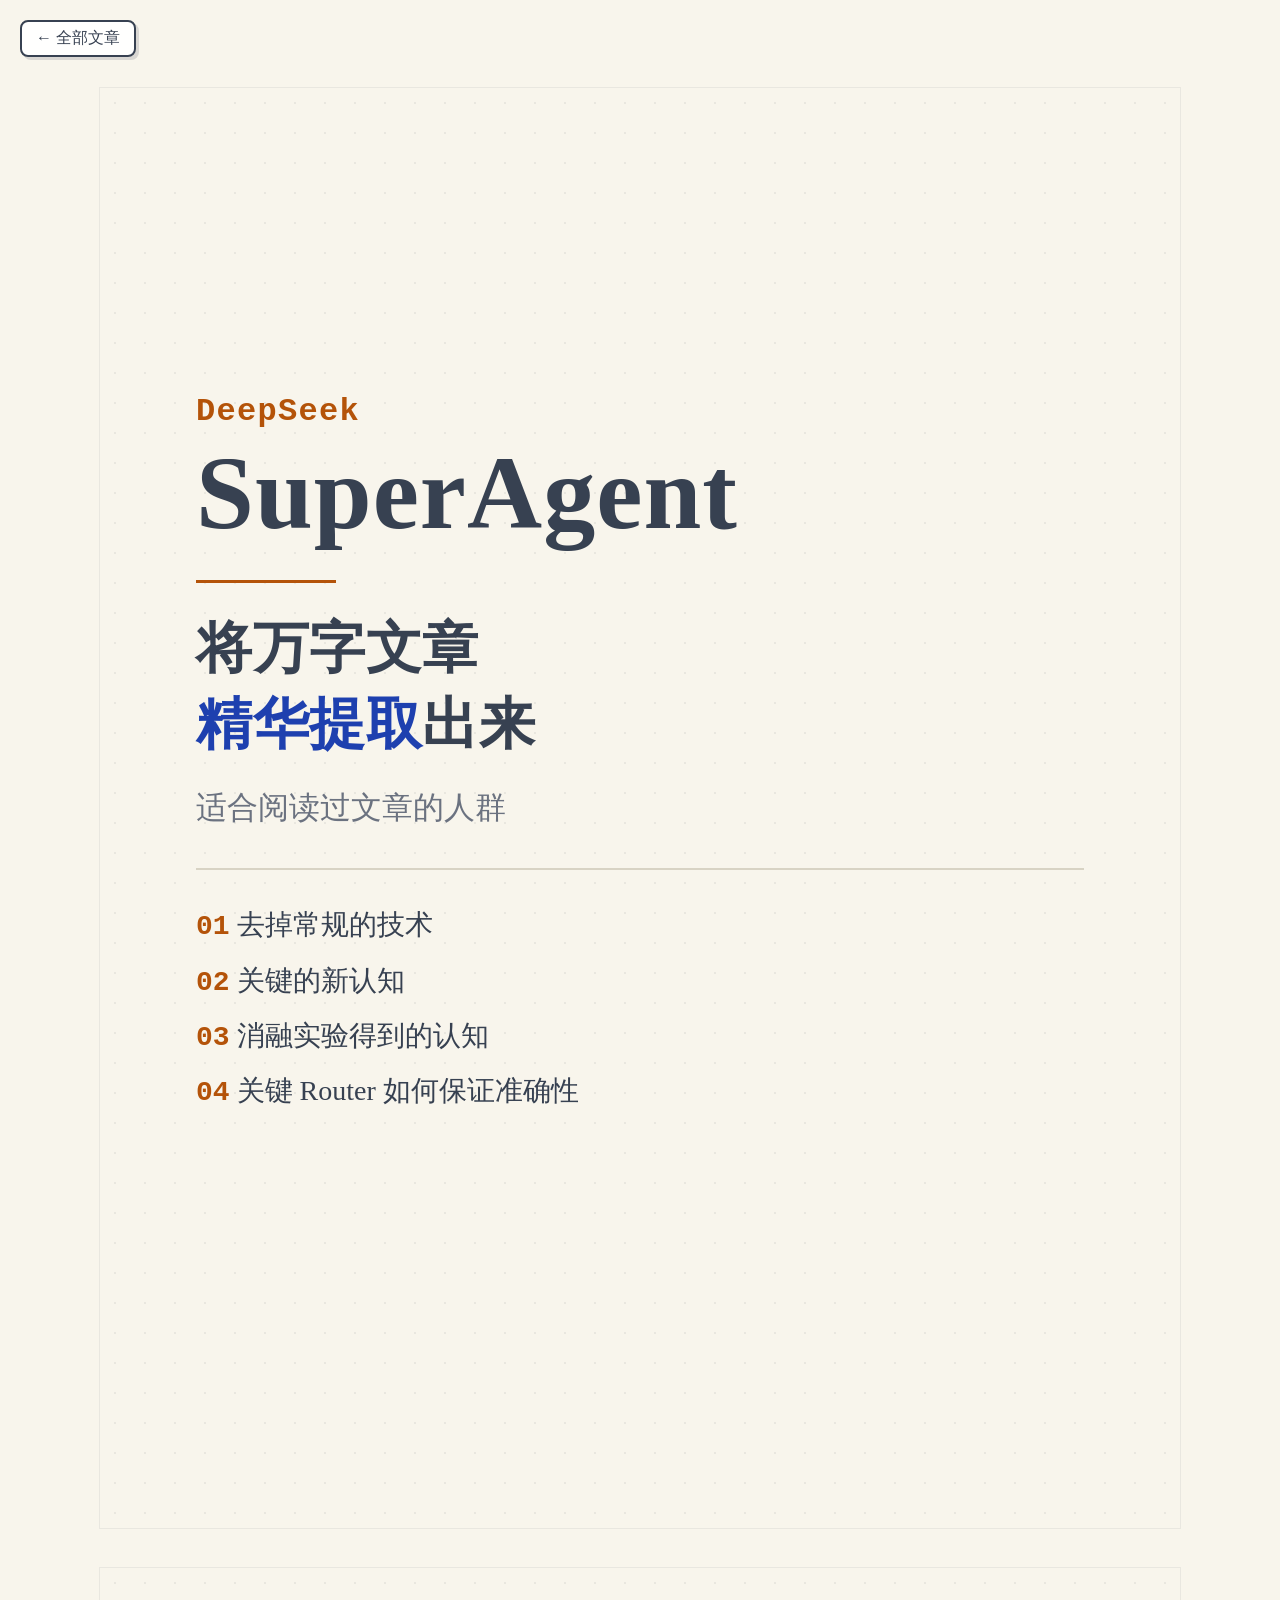
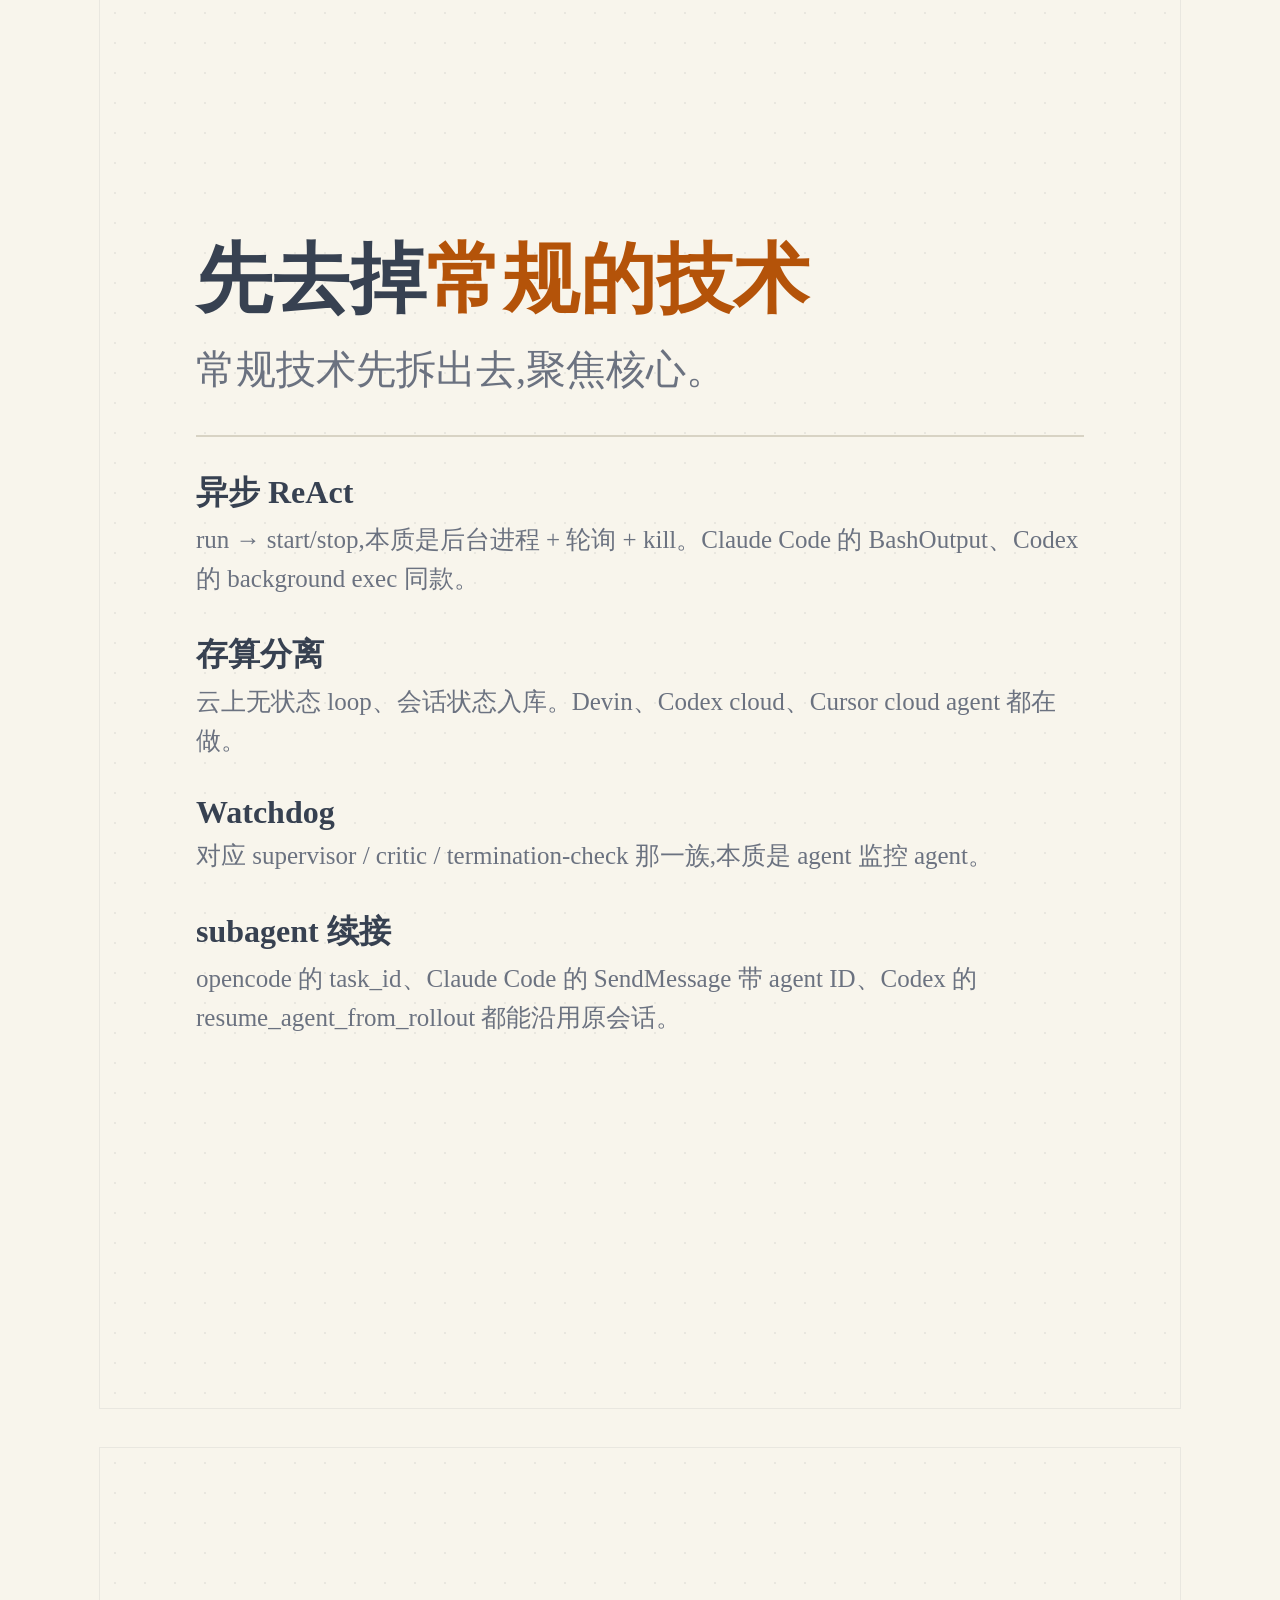
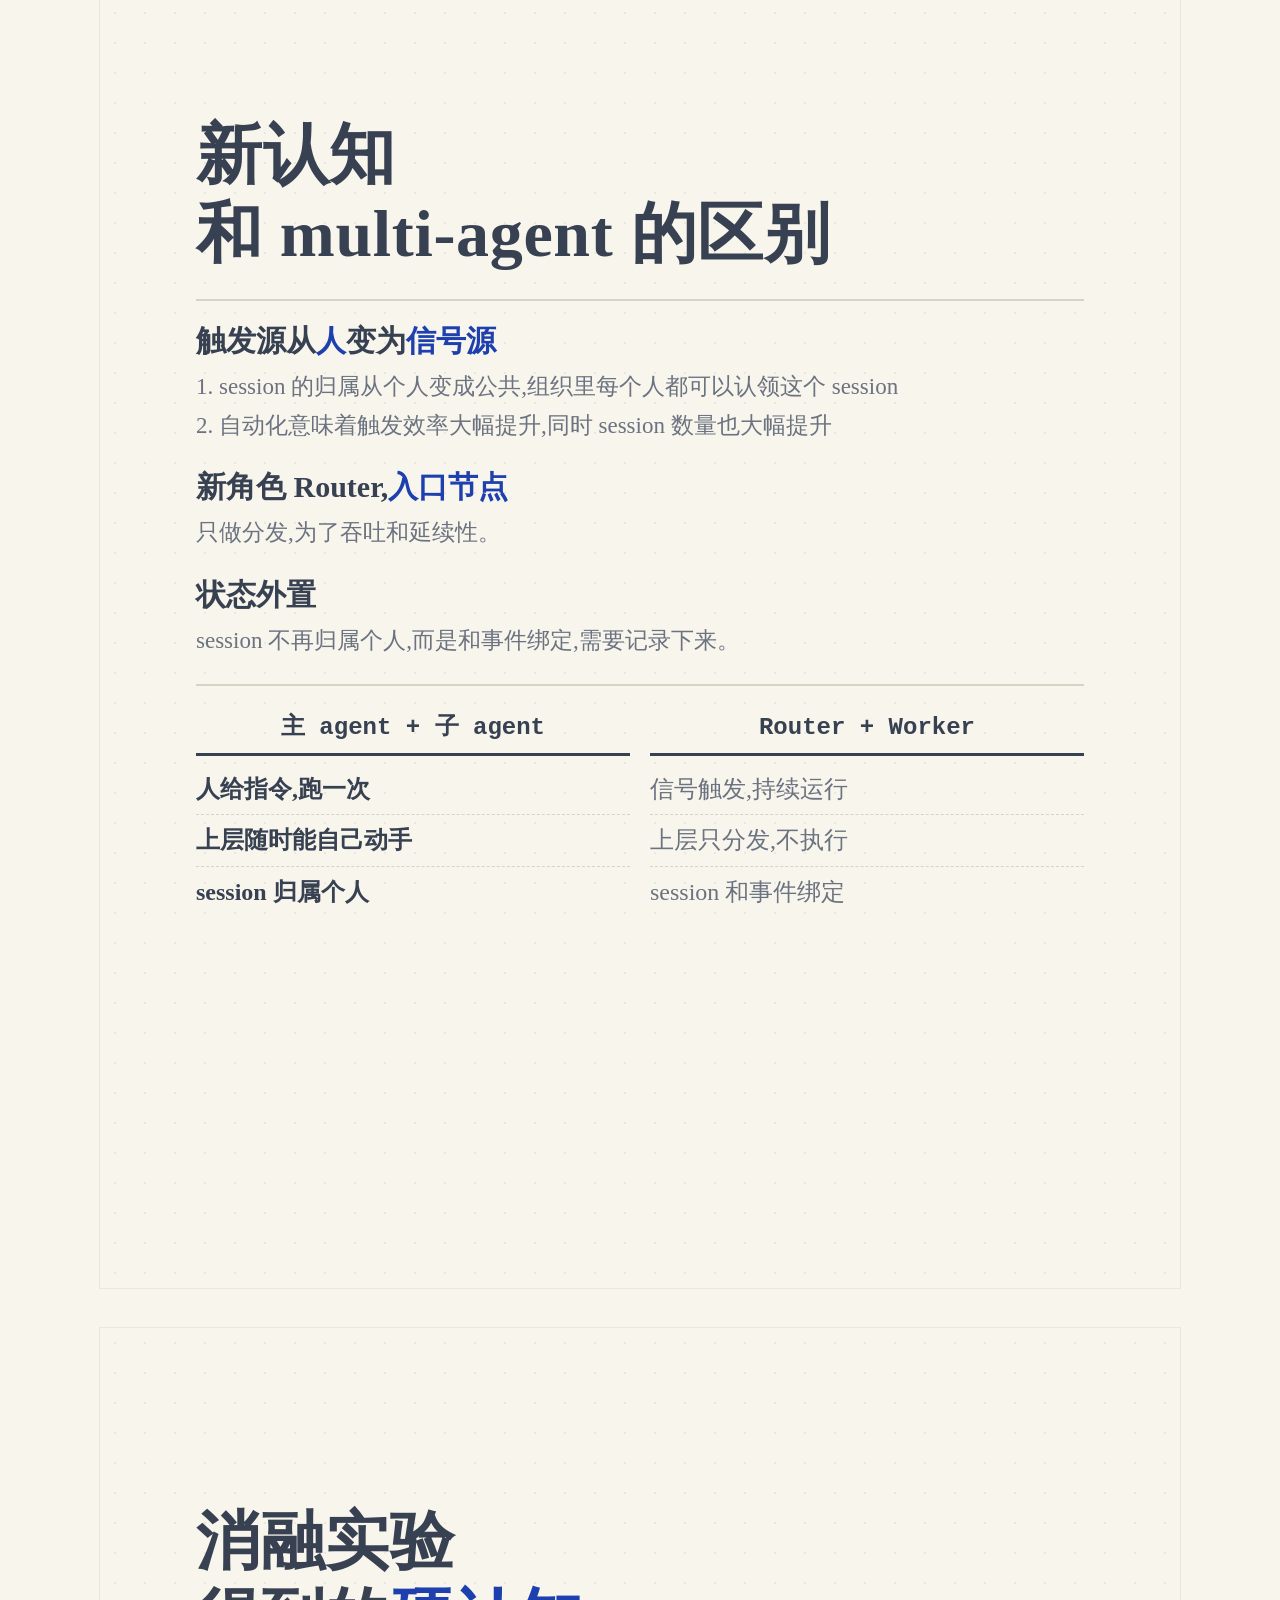
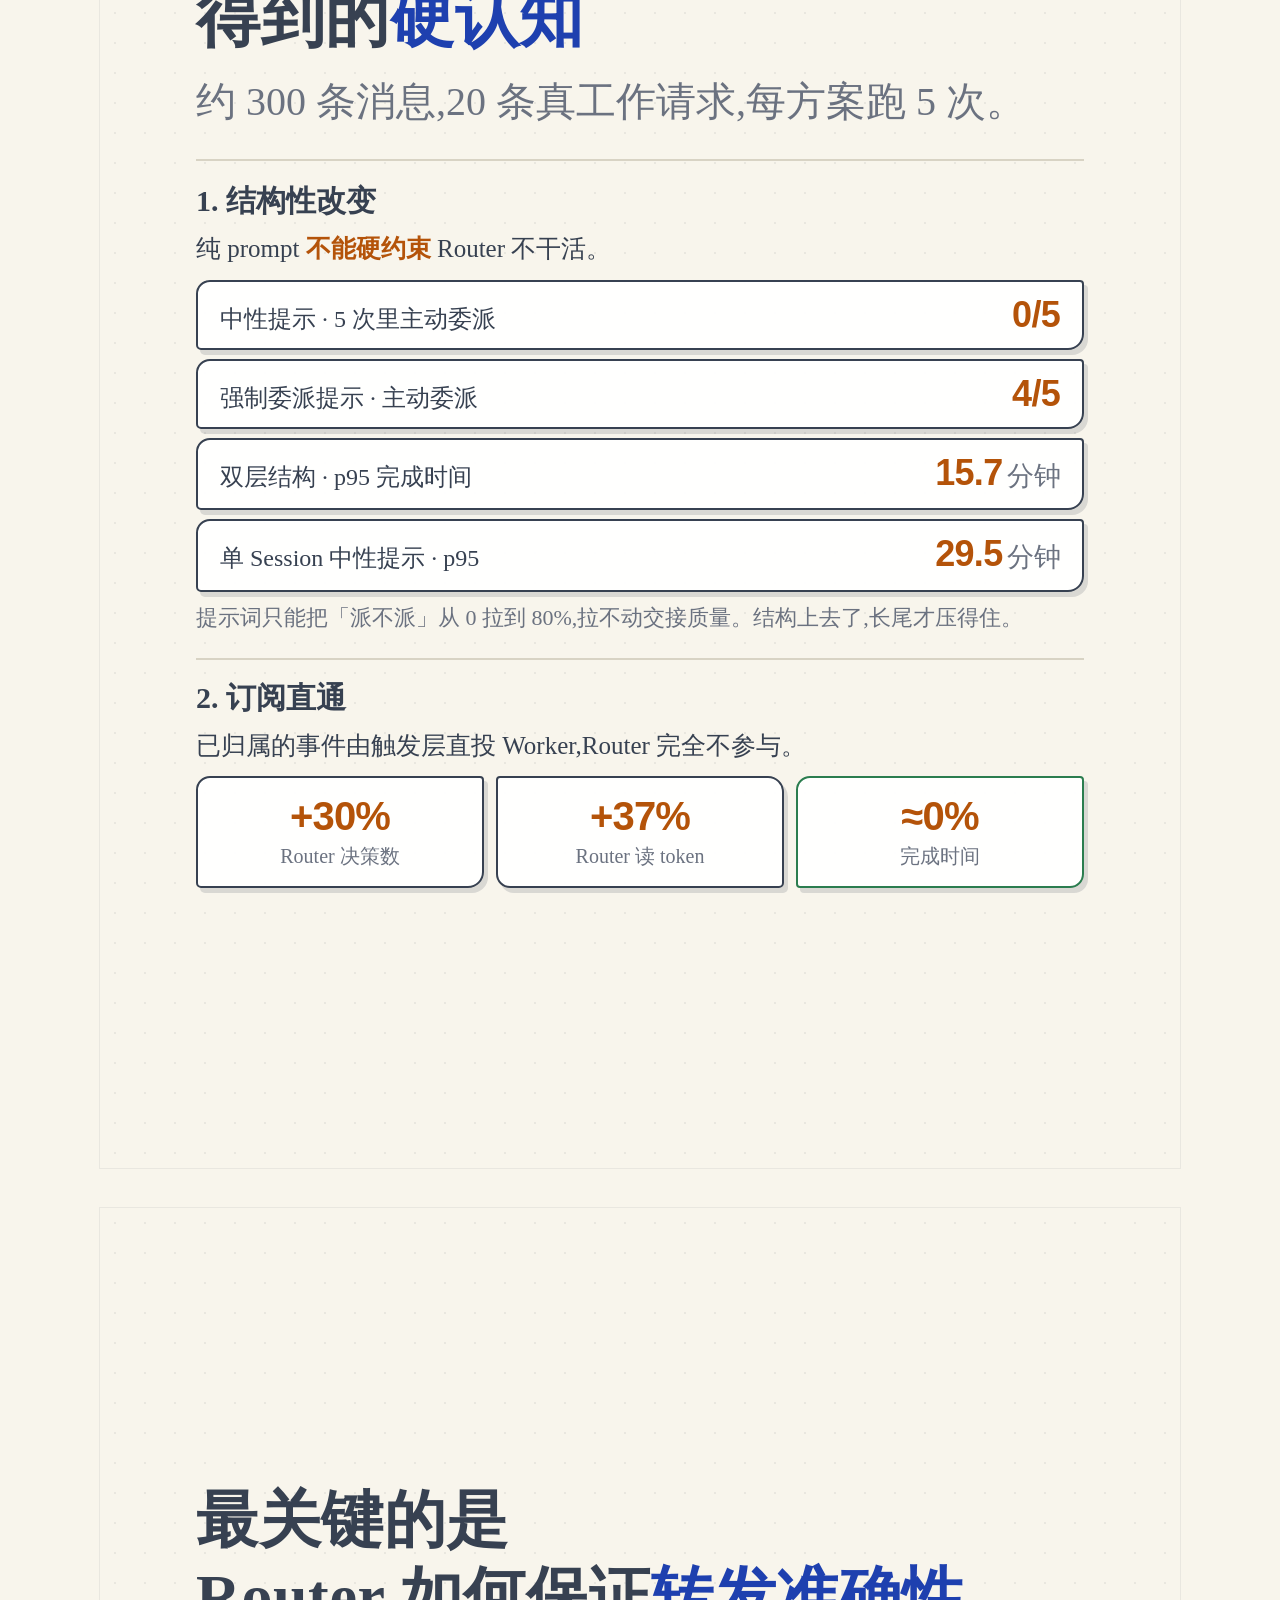
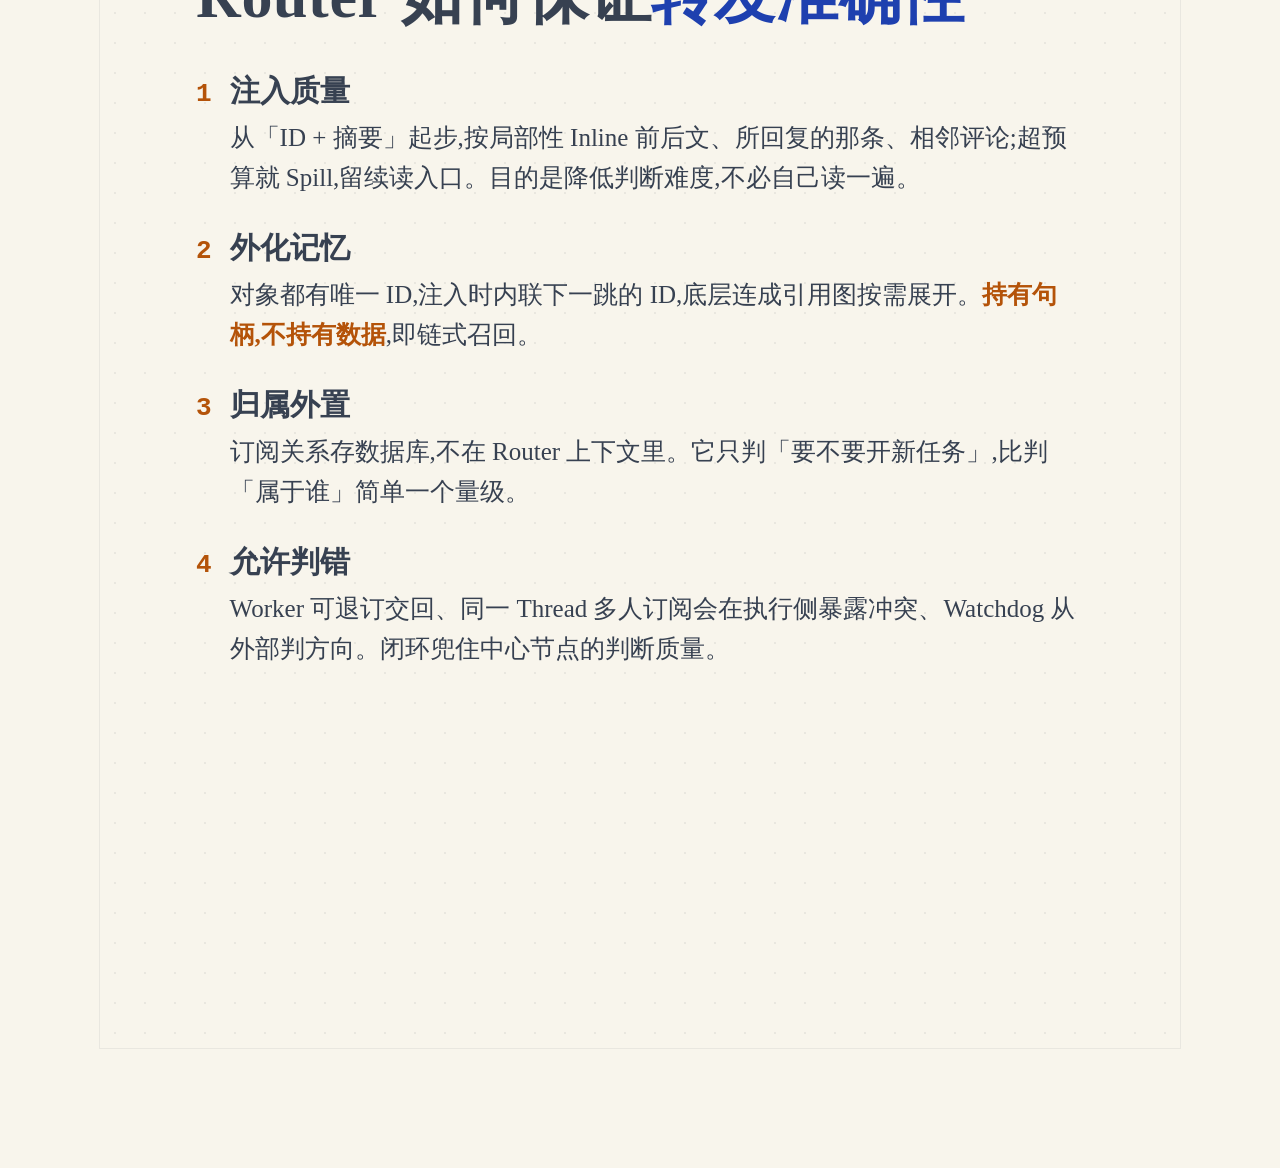
==== posts/superagent/index.html @ c303a0a2 "米色主题 + 新增图解卡片页：DeepSeek SuperAgent" ====
<!DOCTYPE html>
<html lang="zh-CN">
<head>
  <meta charset="utf-8">
  <meta name="viewport" content="width=device-width, initial-scale=1">
  <title>图解 · DeepSeek SuperAgent 精华提取</title>
  <link rel="stylesheet" href="cards.css">
  <style>
    /* 博客页外壳：卡片自适应缩放 + 返回入口。卡片本身样式全在 cards.css */
    html { --deck-scale: 1; }
    body {
      zoom: var(--deck-scale);
      display: flex;
      flex-direction: column;
      align-items: center;
      gap: 40px;
      padding: 88px 0 120px;
    }
    section.card { box-shadow: 0 0 0 1px rgba(55, 65, 81, 0.08); }
    .back-link {
      position: fixed;
      top: 20px;
      left: 20px;
      z-index: 10;
      padding: 6px 14px;
      border: 2.5px solid #374151;
      border-radius: 8px;
      background: rgba(255, 255, 255, 0.94);
      box-shadow: 3px 3px 0 rgba(55, 65, 81, 0.16);
      color: #374151;
      font-family: "PingFang SC", "Hiragino Sans GB", "Microsoft YaHei", sans-serif;
      font-size: 16px;
      text-decoration: none;
    }
    .back-link:hover { background: #fff; }
  </style>
</head>
<body>
<a class="back-link" href="../../index.html">← 全部文章</a>

<!-- ========== 01 · 索引页 ========== -->
<section class="card" data-name="step1-封面">
  <div style="flex:1;display:flex;flex-direction:column;justify-content:center">
    <div class="mono rust" style="font-size:32px;font-weight:700;letter-spacing:0.04em">DeepSeek</div>
    <div class="t-hero" style="font-size:104px;line-height:1.06;margin-top:8px">SuperAgent</div>

    <div style="height:3px;width:140px;background:var(--rust);margin:32px 0 28px"></div>

    <div class="t-h1" style="font-size:56px;line-height:1.35">将万字文章<br><span class="acc">精华提取</span>出来</div>
    <div class="t-lead" style="margin-top:22px;font-size:31px;line-height:1.55">适合阅读过文章的人群</div>

    <div style="height:2px;background:var(--grey-2);margin:36px 0 28px"></div>

    <div style="font-size:28px;line-height:1.9">
      <div><span class="mono rust" style="font-weight:700">01</span> 去掉常规的技术</div>
      <div><span class="mono rust" style="font-weight:700">02</span> 关键的新认知</div>
      <div><span class="mono rust" style="font-weight:700">03</span> 消融实验得到的认知</div>
      <div><span class="mono rust" style="font-weight:700">04</span> 关键 Router 如何保证准确性</div>
    </div>
  </div>

</section>

<!-- ========== 02 · 01 去掉常规的技术 ========== -->
<section class="card" data-name="step2-去常规">
  <div style="flex:1;display:flex;flex-direction:column;justify-content:center">
    <div class="t-h1">先去掉<span class="rust">常规的技术</span></div>
    <div class="t-lead" style="margin-top:14px">常规技术先拆出去,聚焦核心。</div>
    <div style="height:2px;background:var(--grey-2);margin:34px 0"></div>

    <div style="display:flex;flex-direction:column;gap:34px">
      <div>
        <div style="font-size:32px;font-weight:700">异步 ReAct</div>
        <div style="font-size:25px;line-height:1.55;margin-top:6px;color:var(--grey-1)">run → start/stop,本质是后台进程 + 轮询 + kill。Claude Code 的 BashOutput、Codex 的 background exec 同款。</div>
      </div>
      <div>
        <div style="font-size:32px;font-weight:700">存算分离</div>
        <div style="font-size:25px;line-height:1.55;margin-top:6px;color:var(--grey-1)">云上无状态 loop、会话状态入库。Devin、Codex cloud、Cursor cloud agent 都在做。</div>
      </div>
      <div>
        <div style="font-size:32px;font-weight:700">Watchdog</div>
        <div style="font-size:25px;line-height:1.55;margin-top:6px;color:var(--grey-1)">对应 supervisor / critic / termination-check 那一族,本质是 agent 监控 agent。</div>
      </div>
      <div>
        <div style="font-size:32px;font-weight:700">subagent 续接</div>
        <div style="font-size:25px;line-height:1.55;margin-top:6px;color:var(--grey-1)">opencode 的 task_id、Claude Code 的 SendMessage 带 agent ID、Codex 的 resume_agent_from_rollout 都能沿用原会话。</div>
      </div>
    </div>
  </div>

</section>

<!-- ========== 03 · 02 Router 职责范围 + 对比 ========== -->
<section class="card" data-name="step3-新认知">
  <div style="flex:1;display:flex;flex-direction:column;justify-content:center">
    <div class="t-h1" style="font-size:66px;line-height:1.2">新认知<br>和 multi-agent 的区别</div>

    <div style="height:2px;background:var(--grey-2);margin:26px 0 20px"></div>

    <div style="font-size:30px;font-weight:700">触发源从<span class="acc">人</span>变为<span class="acc">信号源</span></div>
    <div style="font-size:23px;line-height:1.5;margin-top:8px;color:var(--grey-1)">
      <div>1. session 的归属从个人变成公共,组织里每个人都可以认领这个 session</div>
      <div style="margin-top:4px">2. 自动化意味着触发效率大幅提升,同时 session 数量也大幅提升</div>
    </div>

    <div style="margin-top:24px;font-size:30px;font-weight:700">新角色 Router,<span class="acc">入口节点</span></div>
    <div style="font-size:23px;line-height:1.5;margin-top:8px;color:var(--grey-1)">只做分发,为了吞吐和延续性。</div>

    <div style="margin-top:24px;font-size:30px;font-weight:700">状态外置</div>
    <div style="font-size:23px;line-height:1.5;margin-top:8px;color:var(--grey-1)">session 不再归属个人,而是和事件绑定,需要记录下来。</div>

    <div style="height:2px;background:var(--grey-2);margin:26px 0 18px"></div>

    <div style="display:grid;grid-template-columns:1fr 1fr;gap:0 20px;font-size:24px;line-height:1.35">
      <div class="mono" style="border-bottom:3px solid var(--ink);padding:8px 0;text-align:center;font-weight:700;margin-bottom:8px">主 agent + 子 agent</div>
      <div class="mono" style="border-bottom:3px solid var(--ink);padding:8px 0;text-align:center;font-weight:700;margin-bottom:8px">Router + Worker</div>

      <div style="padding:9px 0;border-bottom:1.5px dashed var(--grey-2);font-weight:700">人给指令,跑一次</div>
      <div style="padding:9px 0;border-bottom:1.5px dashed var(--grey-2);color:var(--grey-1)">信号触发,持续运行</div>
      <div style="padding:9px 0;border-bottom:1.5px dashed var(--grey-2);font-weight:700">上层随时能自己动手</div>
      <div style="padding:9px 0;border-bottom:1.5px dashed var(--grey-2);color:var(--grey-1)">上层只分发,不执行</div>
      <div style="padding:9px 0;font-weight:700">session 归属个人</div>
      <div style="padding:9px 0;color:var(--grey-1)">session 和事件绑定</div>
    </div>
  </div>
</section>

<!-- ========== 04 · 03 消融实验 ========== -->
<section class="card" data-name="step4-消融">
  <div style="flex:1;display:flex;flex-direction:column;justify-content:center">
    <div class="t-h1" style="font-size:64px;line-height:1.2">消融实验<br>得到的<span class="acc">硬认知</span></div>
    <div class="t-lead" style="margin-top:14px">约 300 条消息,20 条真工作请求,每方案跑 5 次。</div>

    <div style="height:2px;background:var(--grey-2);margin:26px 0 20px"></div>

    <div style="font-size:30px;font-weight:700">1. 结构性改变</div>
    <div style="font-size:25px;line-height:1.5;margin-top:8px">纯 prompt <span class="rust" style="font-weight:700">不能硬约束</span> Router 不干活。</div>
    <div style="display:flex;flex-direction:column;gap:9px;margin-top:12px">
      <div class="panel" style="padding:12px 22px;display:flex;justify-content:space-between;align-items:baseline">
        <span style="font-size:24px">中性提示 · 5 次里主动委派</span>
        <span class="num" style="font-size:36px">0/5</span>
      </div>
      <div class="panel" style="padding:12px 22px;display:flex;justify-content:space-between;align-items:baseline">
        <span style="font-size:24px">强制委派提示 · 主动委派</span>
        <span class="num" style="font-size:36px">4/5</span>
      </div>
      <div class="panel" style="padding:12px 22px;display:flex;justify-content:space-between;align-items:baseline">
        <span style="font-size:24px">双层结构 · p95 完成时间</span>
        <span class="num" style="font-size:36px">15.7<span class="t-small" style="margin-left:5px">分钟</span></span>
      </div>
      <div class="panel" style="padding:12px 22px;display:flex;justify-content:space-between;align-items:baseline">
        <span style="font-size:24px">单 Session 中性提示 · p95</span>
        <span class="num" style="font-size:36px">29.5<span class="t-small" style="margin-left:5px">分钟</span></span>
      </div>
    </div>
    <div style="font-size:22px;line-height:1.5;margin-top:9px;color:var(--grey-1)">提示词只能把「派不派」从 0 拉到 80%,拉不动交接质量。结构上去了,长尾才压得住。</div>

    <div style="height:2px;background:var(--grey-2);margin:24px 0 18px"></div>

    <div style="font-size:30px;font-weight:700">2. 订阅直通</div>
    <div style="font-size:25px;line-height:1.5;margin-top:8px">已归属的事件由触发层直投 Worker,Router 完全不参与。</div>
    <div style="display:flex;gap:12px;margin-top:12px">
      <div style="flex:1;background:rgba(255,255,255,.96);border:2.5px solid var(--ink);border-radius:14px 4px 16px 5px;box-shadow:4px 5px 0 rgba(55,65,81,.16);padding:16px 12px;text-align:center">
        <div class="num" style="font-size:40px">+30%</div>
        <div class="t-small" style="font-size:20px;line-height:1.4;margin-top:3px">Router 决策数</div>
      </div>
      <div style="flex:1;background:rgba(255,255,255,.96);border:2.5px solid var(--ink);border-radius:4px 16px 5px 14px;box-shadow:4px 5px 0 rgba(55,65,81,.16);padding:16px 12px;text-align:center">
        <div class="num" style="font-size:40px">+37%</div>
        <div class="t-small" style="font-size:20px;line-height:1.4;margin-top:3px">Router 读 token</div>
      </div>
      <div style="flex:1;background:rgba(255,255,255,.96);border:2.5px solid var(--green);border-radius:14px 4px 14px 4px;box-shadow:4px 5px 0 rgba(55,65,81,.16);padding:16px 12px;text-align:center">
        <div class="num" style="font-size:40px">≈0%</div>
        <div class="t-small" style="font-size:20px;line-height:1.4;margin-top:3px">完成时间</div>
      </div>
    </div>
  </div>
</section>

<!-- ========== 05 · 04 怎么保证路由准确 ========== -->
<section class="card" data-name="step5-路由准确">
  <div style="flex:1;display:flex;flex-direction:column;justify-content:center">
    <div class="t-h1" style="font-size:62px;line-height:1.22">最关键的是<br>Router 如何保证<span class="acc">转发准确性</span></div>

    <div style="margin-top:36px;display:flex;flex-direction:column;gap:30px">
      <div style="display:flex;gap:18px;align-items:baseline">
        <span class="mono rust" style="font-size:26px;font-weight:700">1</span>
        <div style="flex:1">
          <div style="font-size:30px;font-weight:700">注入质量</div>
          <div style="font-size:25px;line-height:1.6;margin-top:6px">从「ID + 摘要」起步,按局部性 Inline 前后文、所回复的那条、相邻评论;超预算就 Spill,留续读入口。目的是降低判断难度,不必自己读一遍。</div>
        </div>
      </div>
      <div style="display:flex;gap:18px;align-items:baseline">
        <span class="mono rust" style="font-size:26px;font-weight:700">2</span>
        <div style="flex:1">
          <div style="font-size:30px;font-weight:700">外化记忆</div>
          <div style="font-size:25px;line-height:1.6;margin-top:6px">对象都有唯一 ID,注入时内联下一跳的 ID,底层连成引用图按需展开。<span style="color:var(--rust);font-weight:700">持有句柄,不持有数据</span>,即链式召回。</div>
        </div>
      </div>
      <div style="display:flex;gap:18px;align-items:baseline">
        <span class="mono rust" style="font-size:26px;font-weight:700">3</span>
        <div style="flex:1">
          <div style="font-size:30px;font-weight:700">归属外置</div>
          <div style="font-size:25px;line-height:1.6;margin-top:6px">订阅关系存数据库,不在 Router 上下文里。它只判「要不要开新任务」,比判「属于谁」简单一个量级。</div>
        </div>
      </div>
      <div style="display:flex;gap:18px;align-items:baseline">
        <span class="mono rust" style="font-size:26px;font-weight:700">4</span>
        <div style="flex:1">
          <div style="font-size:30px;font-weight:700">允许判错</div>
          <div style="font-size:25px;line-height:1.6;margin-top:6px">Worker 可退订交回、同一 Thread 多人订阅会在执行侧暴露冲突、Watchdog 从外部判方向。闭环兜住中心节点的判断质量。</div>
        </div>
      </div>
    </div>
  </div>

</section>

  <script>
    (function () {
      function fit() {
        var s = Math.min(1, (document.documentElement.clientWidth - 24) / 1080);
        document.documentElement.style.setProperty('--deck-scale', s);
      }
      addEventListener('resize', fit);
      fit();
    })();
  </script>
</body>
</html>
---- posts/superagent/cards.css ----
/* ============================================================
   配色参考 · 暖米（与自动视频「动态图解」同一套视觉）
   暖米底 + 楷体 + 赭色强调 + 白底卡片 + 硬阴影

   这不是模板。要用的拿走,要改的随便改,不想用就从零写。
   ============================================================ */

:root {
  --paper: #f8f5ec;        /* 全局背景 · 暖米 */
  --paper-raise: #ffffff;  /* 抬升面 · 纯白卡 */
  --ink: #374151;          /* 主文字 / 描边 */
  --blue: #1e40af;         /* 标题蓝 */
  --rust: #b45309;         /* 赭色 · 强调 / 金条 */
  --amber: #f59e0b;        /* 浅黄底强调 */
  --green: #2b7d4f;        /* 肯定 */
  --red: #c92a2a;          /* 否定 */
  --grey-1: #6b7280;       /* 副文字 */
  --grey-2: #d8d3c4;       /* 分割线 */

  /* 节点填充色,同视频动态图解 */
  --fill-user: #a5d8ff;
  --fill-model: #d0bfff;
  --fill-tool: #c3fae8;
  --fill-answer: #b2f2bb;
  --fill-ctx: #ffd8a8;
  --fill-note: #fff3bf;
  --fill-agent: #e5dbff;

  --sans: "PingFang SC", "Hiragino Sans GB", "Microsoft YaHei", "Noto Sans SC", sans-serif;
  --kai: "Kaiti SC", "STKaiti", "KaiTi", "楷体", serif;
  --mono: "SFMono-Regular", "Menlo", "JetBrains Mono", ui-monospace, monospace;
}

/* 下面这些是"参考写法",不是必须。 */

body {
  margin: 0;
  background: var(--paper);
  font-family: var(--kai);
  color: var(--ink);
  -webkit-font-smoothing: antialiased;
}

/* 卡片:小红书 / 抖音图文都是 3:4,1080×1440
   一期必须全用同一尺寸 */
section.card {
  width: 1080px;
  height: 1440px;
  overflow: hidden;
  background: var(--paper);
  padding: 96px 96px 200px;
  box-sizing: border-box;
  display: flex;
  flex-direction: column;
  position: relative;
}

/* 背景点阵,同视频动态图解 */
section.card::before {
  content: "";
  position: absolute;
  inset: 0;
  background-image: radial-gradient(rgba(55, 65, 81, 0.08) 1.4px, transparent 1.4px);
  background-size: 30px 30px;
  pointer-events: none;
}
section.card > * { position: relative; z-index: 1; }

/* 字号档位(按 1440 高度标定,楷体比黑体视觉更小,档位整体上调) */
.t-hero  { font-size: 92px; font-weight: 700; line-height: 1.16; letter-spacing: 0.01em; }
.t-h1    { font-size: 76px; font-weight: 700; line-height: 1.2; letter-spacing: 0.01em; }
.t-h2    { font-size: 50px; font-weight: 700; line-height: 1.32; }
.t-body  { font-size: 36px; font-weight: 400; line-height: 1.62; }
.t-lead  { font-size: 40px; font-weight: 400; line-height: 1.55; color: var(--grey-1); }
.t-small { font-size: 27px; font-weight: 400; line-height: 1.5; color: var(--grey-1); }

/* 等宽只给元信息层(页码 / 标签 / 代码),别读长句 */
.mono { font-family: var(--mono); }

/* 蓝管标题,赭管强调,绿红管对错 */
.acc  { color: var(--blue); }
.rust { color: var(--rust); }
.num  { color: var(--rust); font-family: var(--sans); font-weight: 700; letter-spacing: -0.02em; }
.ok   { color: var(--green); }
.bad  { color: var(--red); }

/* 白底卡片 + 硬阴影(视频里所有节点/气泡的统一质感) */
.panel {
  background: rgba(255, 255, 255, 0.96);
  border: 2.5px solid var(--ink);
  border-radius: 14px 4px 16px 5px;
  box-shadow: 4px 5px 0 rgba(55, 65, 81, 0.16);
}
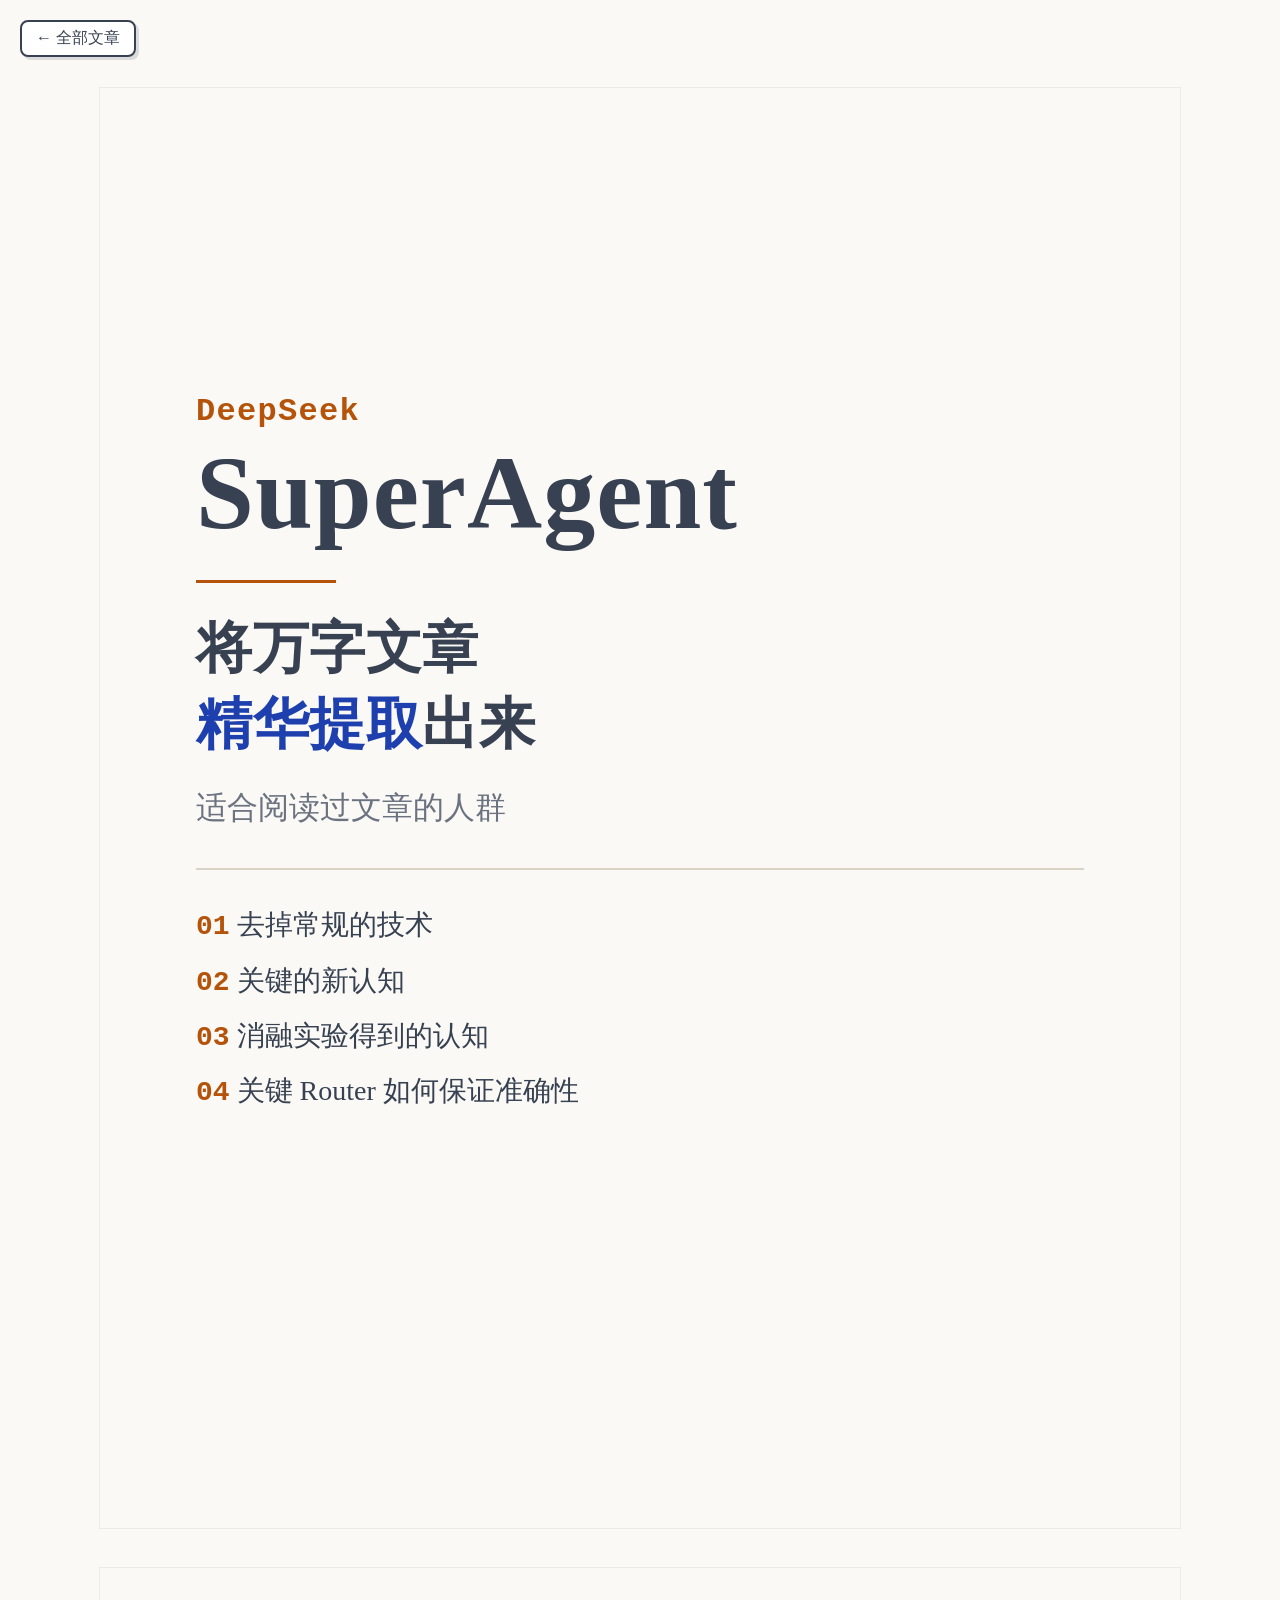
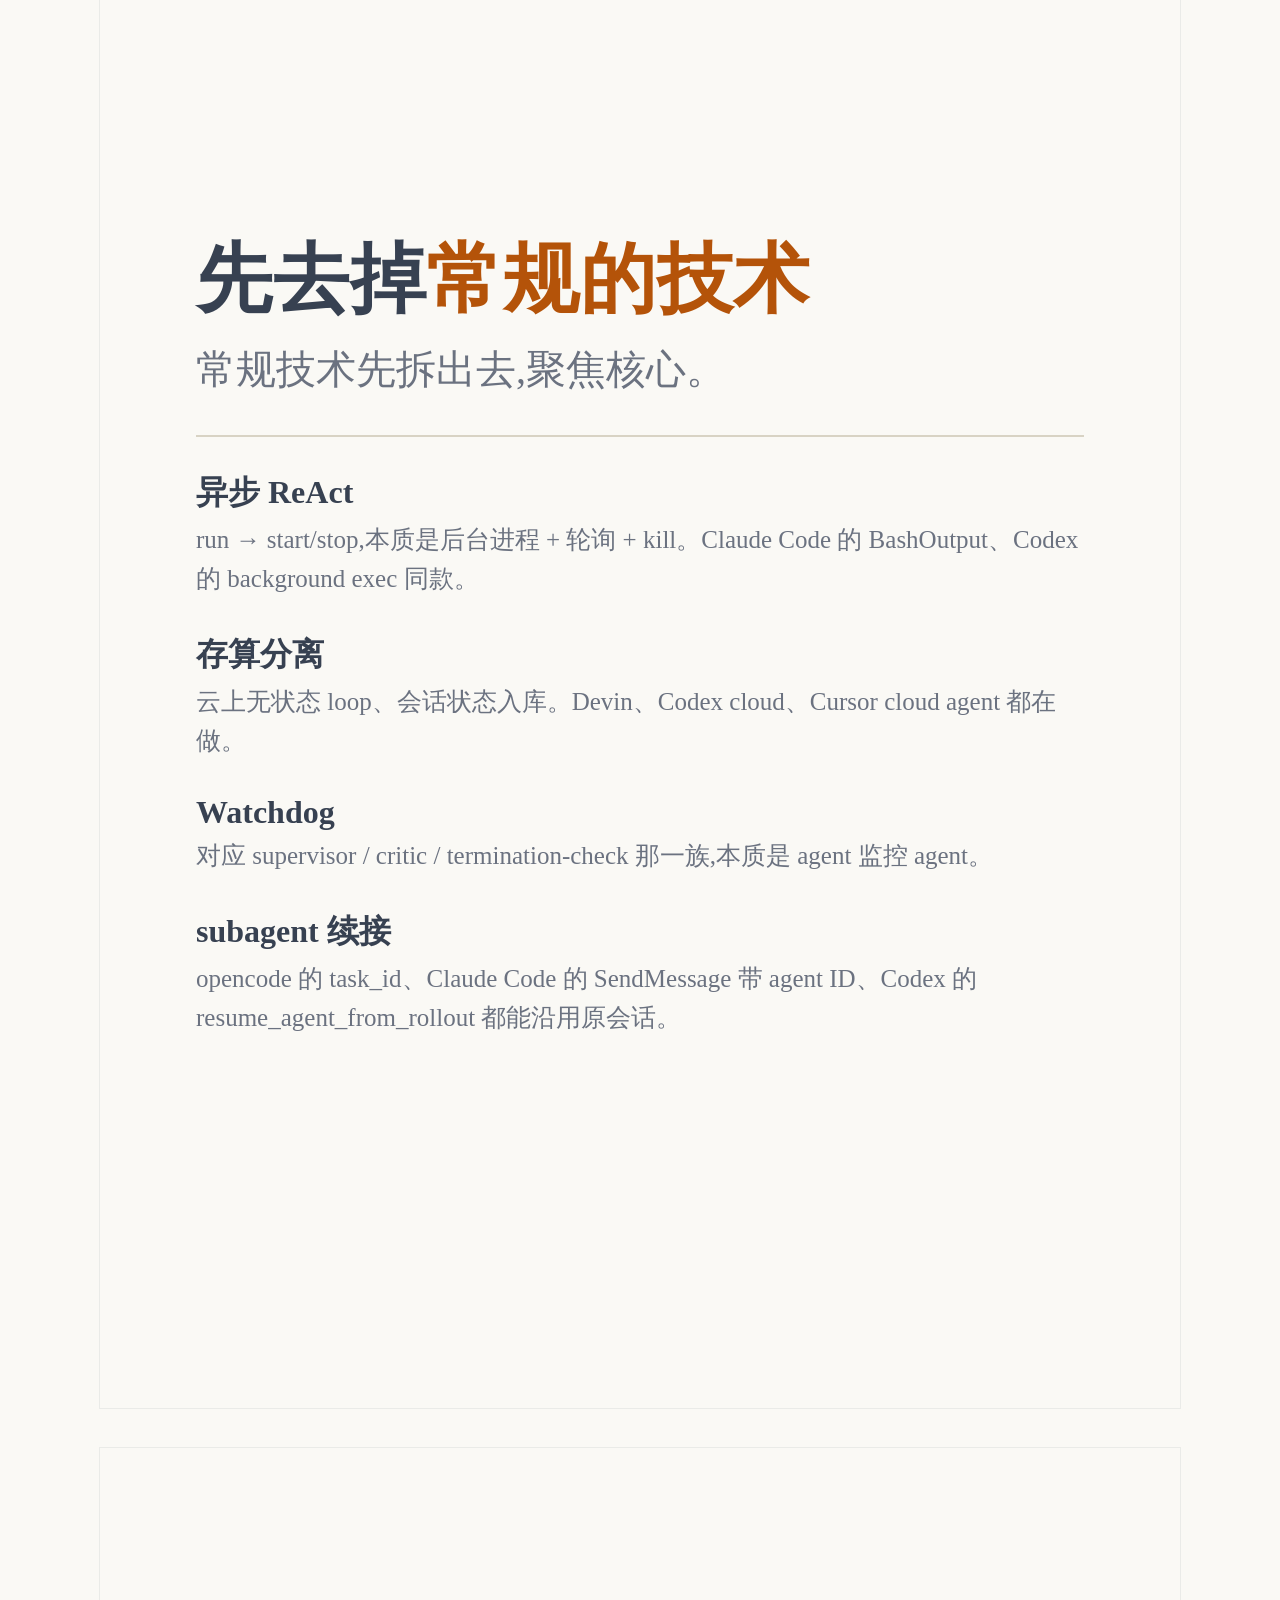
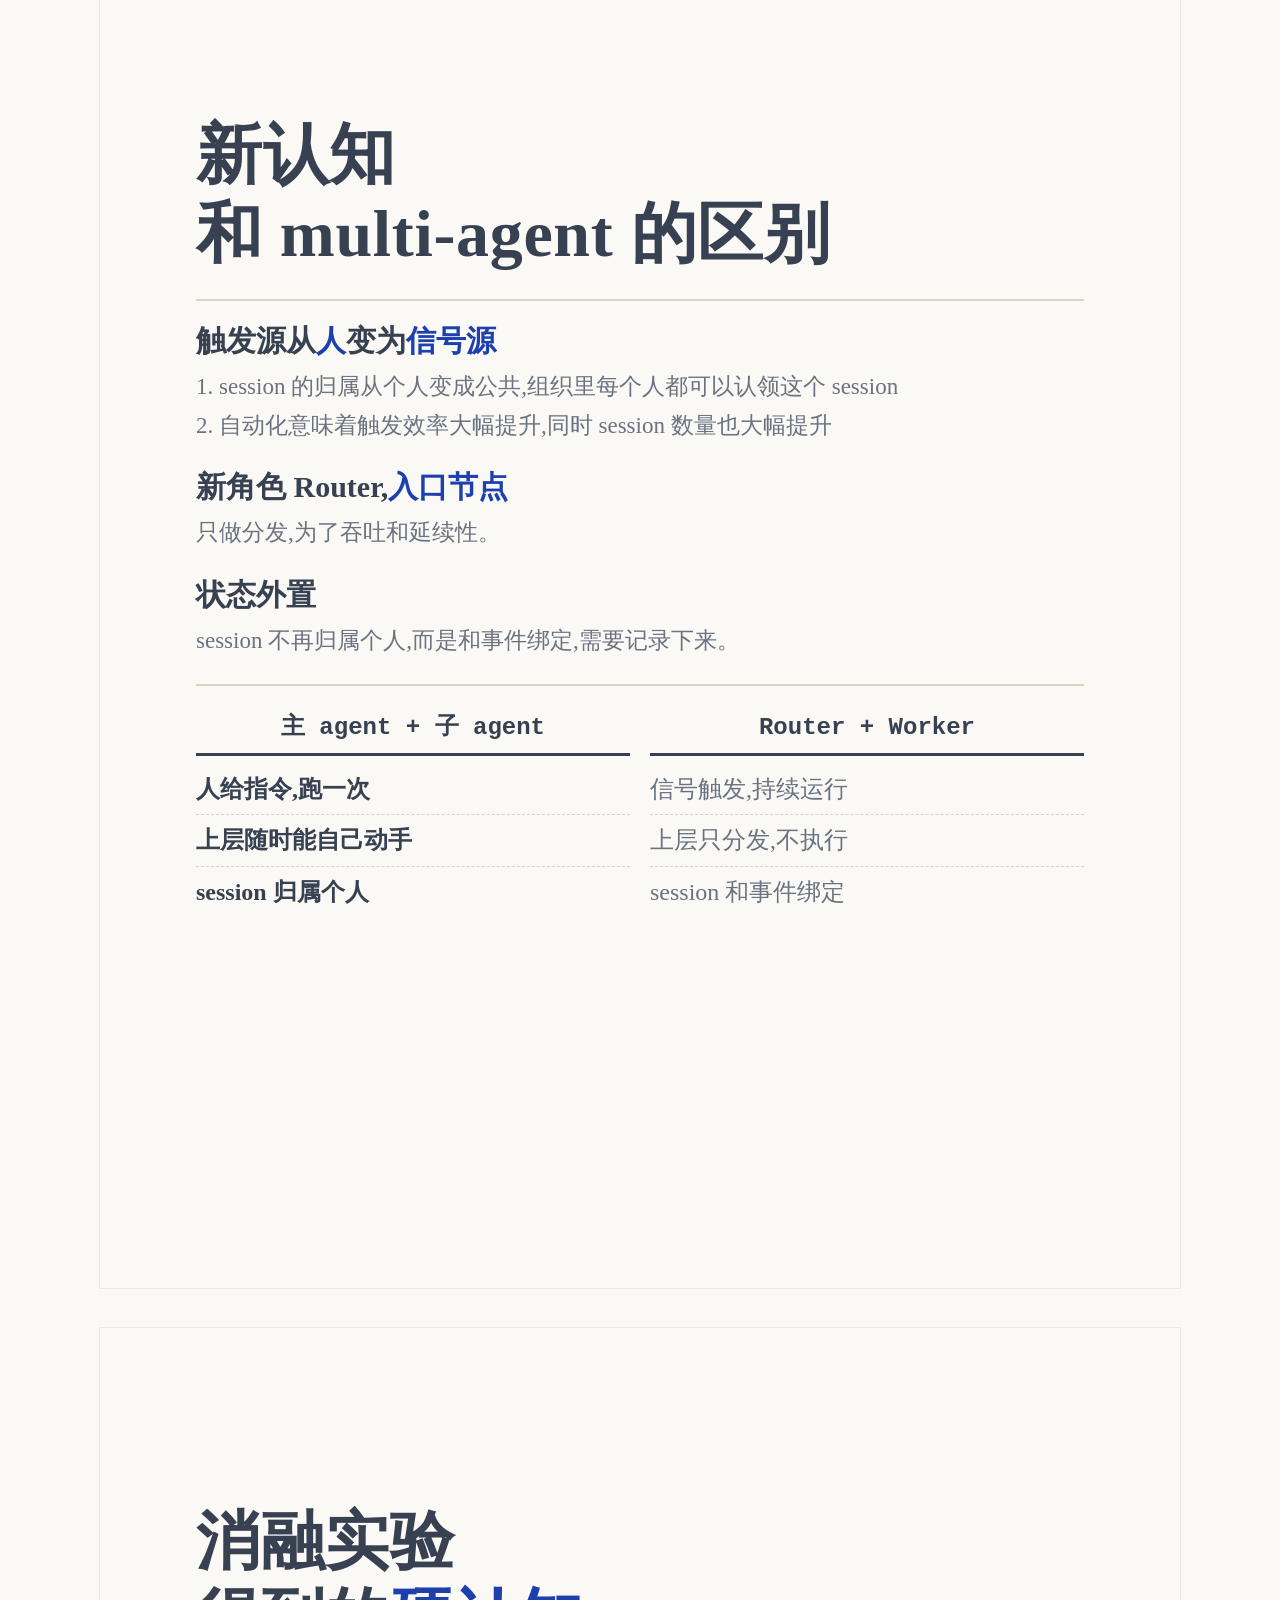
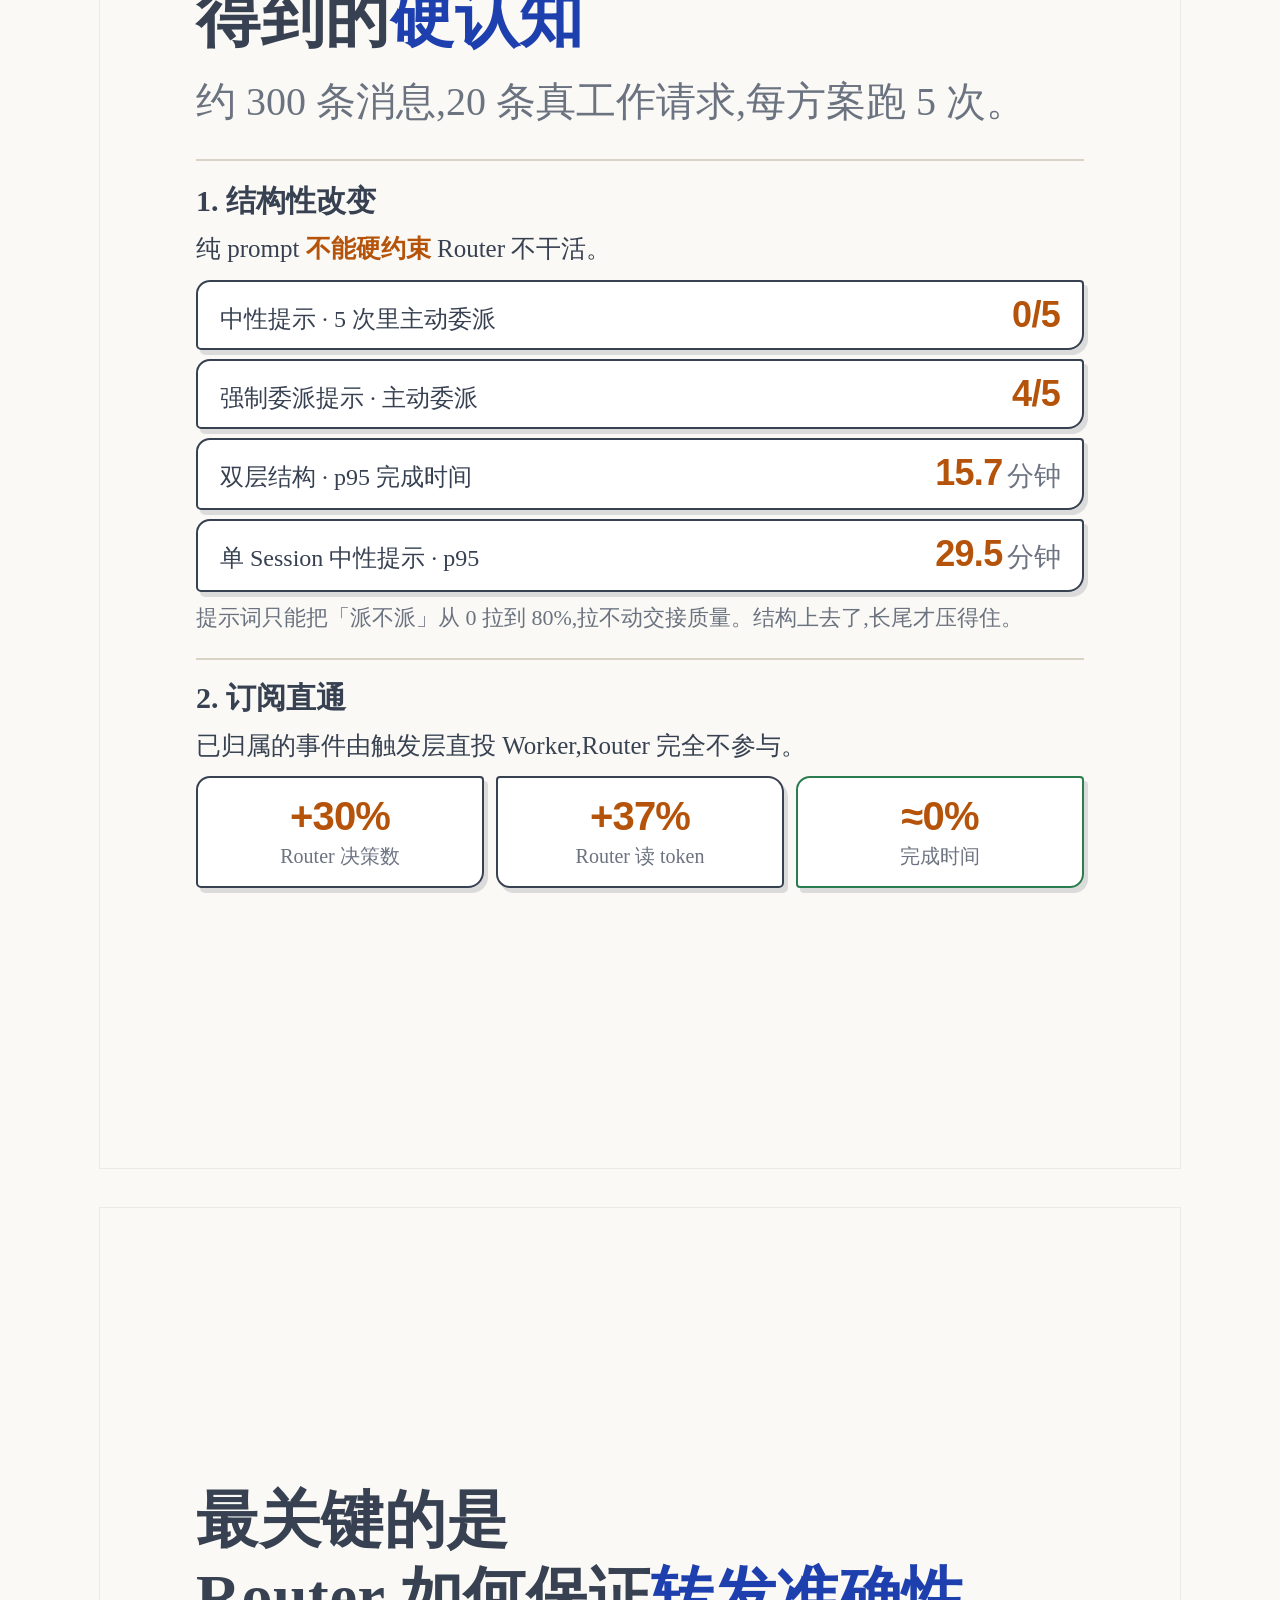
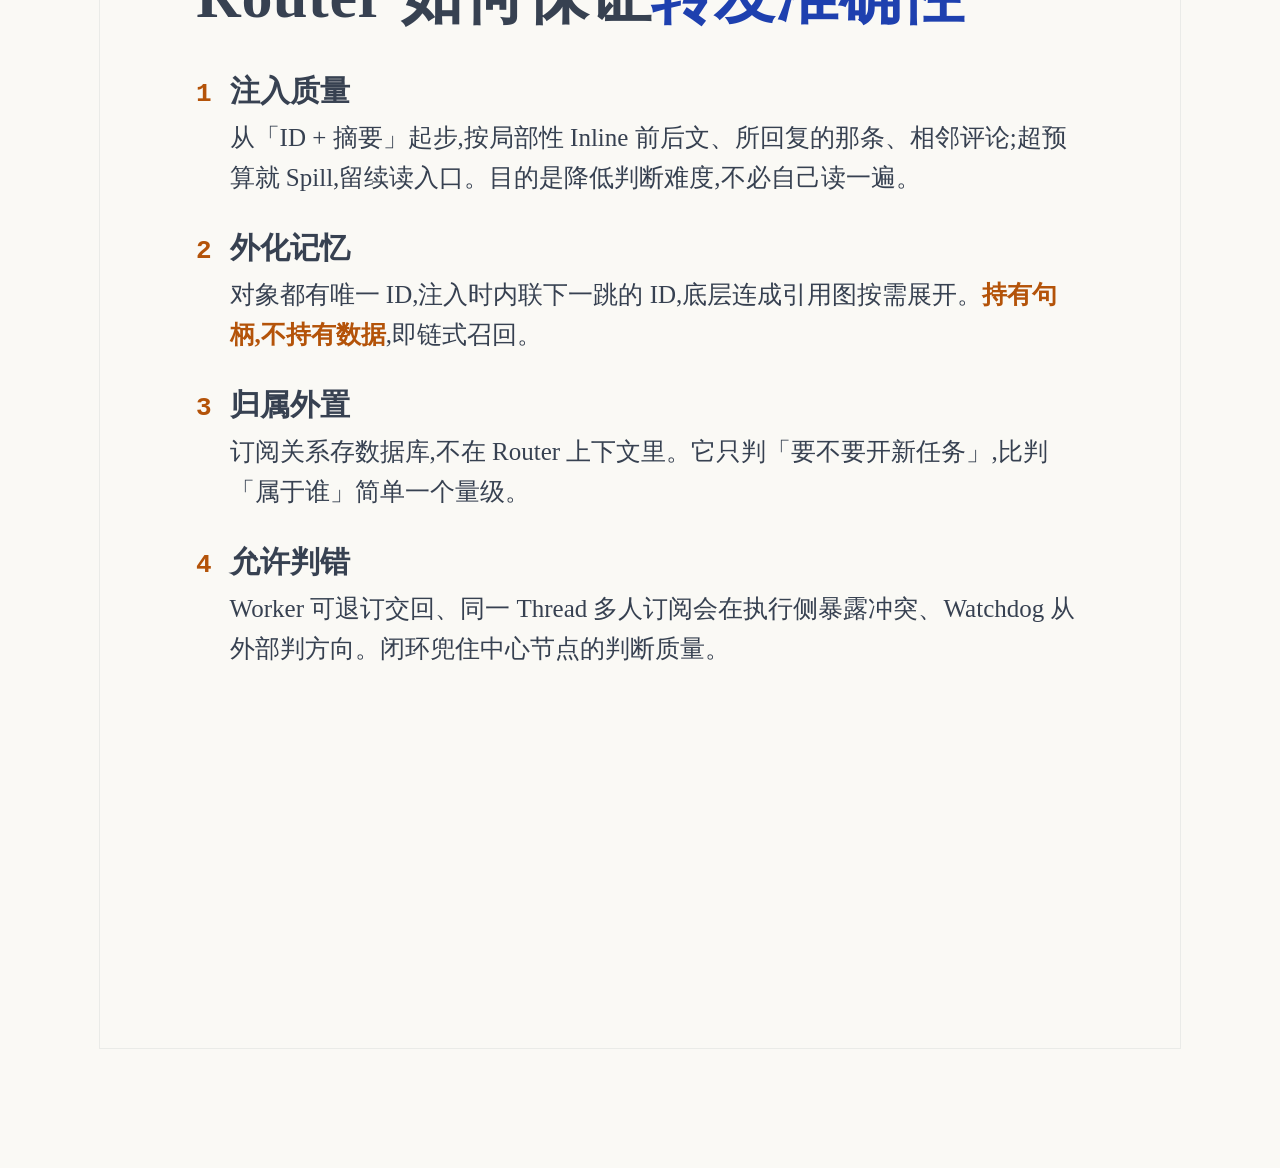
==== commit 6e9f9dcb: "卡片页样式加版本号" ====
--- a/posts/superagent/index.html
+++ b/posts/superagent/index.html
@@ -4,7 +4,7 @@
   <meta charset="utf-8">
   <meta name="viewport" content="width=device-width, initial-scale=1">
   <title>图解 · DeepSeek SuperAgent 精华提取</title>
-  <link rel="stylesheet" href="cards.css">
+  <link rel="stylesheet" href="cards.css?v=20261107">
   <style>
     /* 博客页外壳：卡片自适应缩放 + 返回入口。卡片本身样式全在 cards.css */
     html { --deck-scale: 1; }
--- a/posts/superagent/cards.css
+++ b/posts/superagent/cards.css
@@ -6,7 +6,7 @@
    ============================================================ */
 
 :root {
-  --paper: #f8f5ec;        /* 全局背景 · 暖米 */
+  --paper: #faf9f5;        /* 全局背景 · 暖米(2026-11-07 老板指定) */
   --paper-raise: #ffffff;  /* 抬升面 · 纯白卡 */
   --ink: #374151;          /* 主文字 / 描边 */
   --blue: #1e40af;         /* 标题蓝 */
@@ -55,16 +55,7 @@
   position: relative;
 }
 
-/* 背景点阵,同视频动态图解 */
-section.card::before {
-  content: "";
-  position: absolute;
-  inset: 0;
-  background-image: radial-gradient(rgba(55, 65, 81, 0.08) 1.4px, transparent 1.4px);
-  background-size: 30px 30px;
-  pointer-events: none;
-}
-section.card > * { position: relative; z-index: 1; }
+/* 背景纯色,不铺点阵(2026-11-07 老板定:不要黑点) */
 
 /* 字号档位(按 1440 高度标定,楷体比黑体视觉更小,档位整体上调) */
 .t-hero  { font-size: 92px; font-weight: 700; line-height: 1.16; letter-spacing: 0.01em; }
